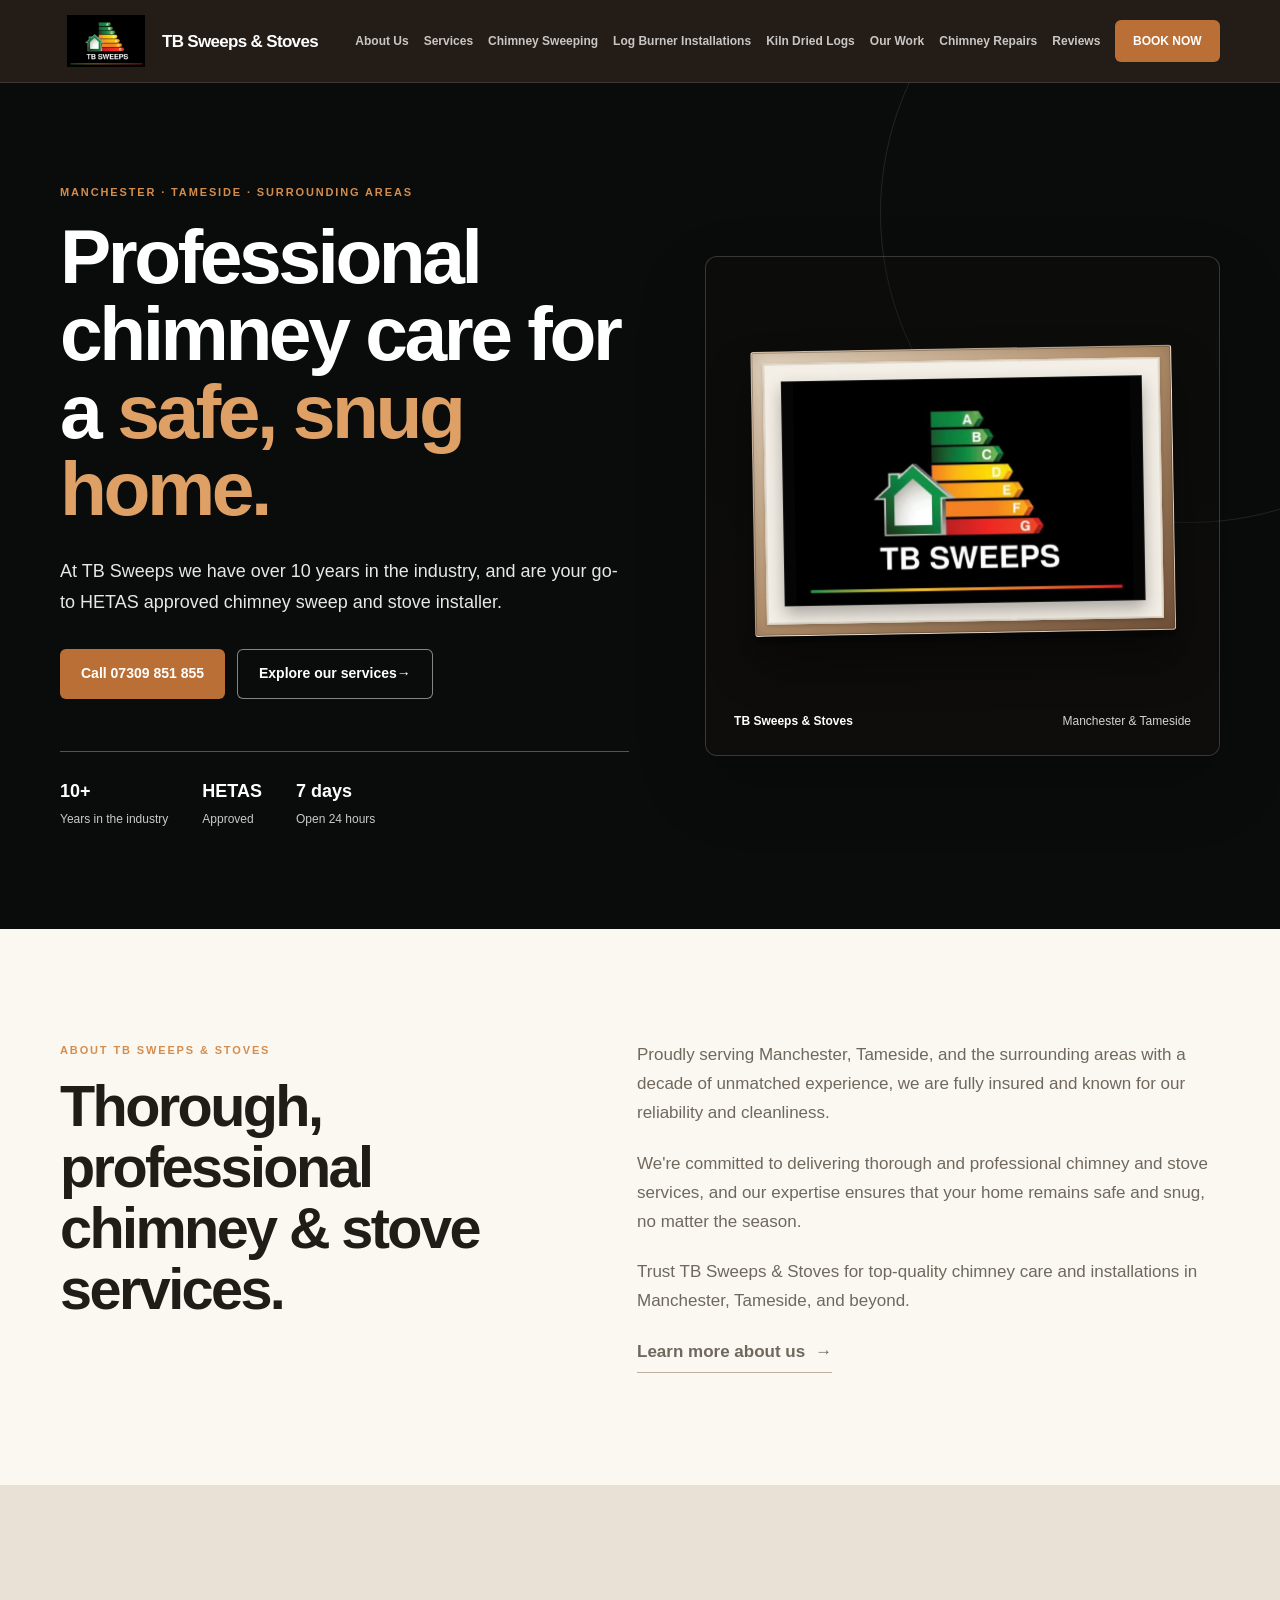
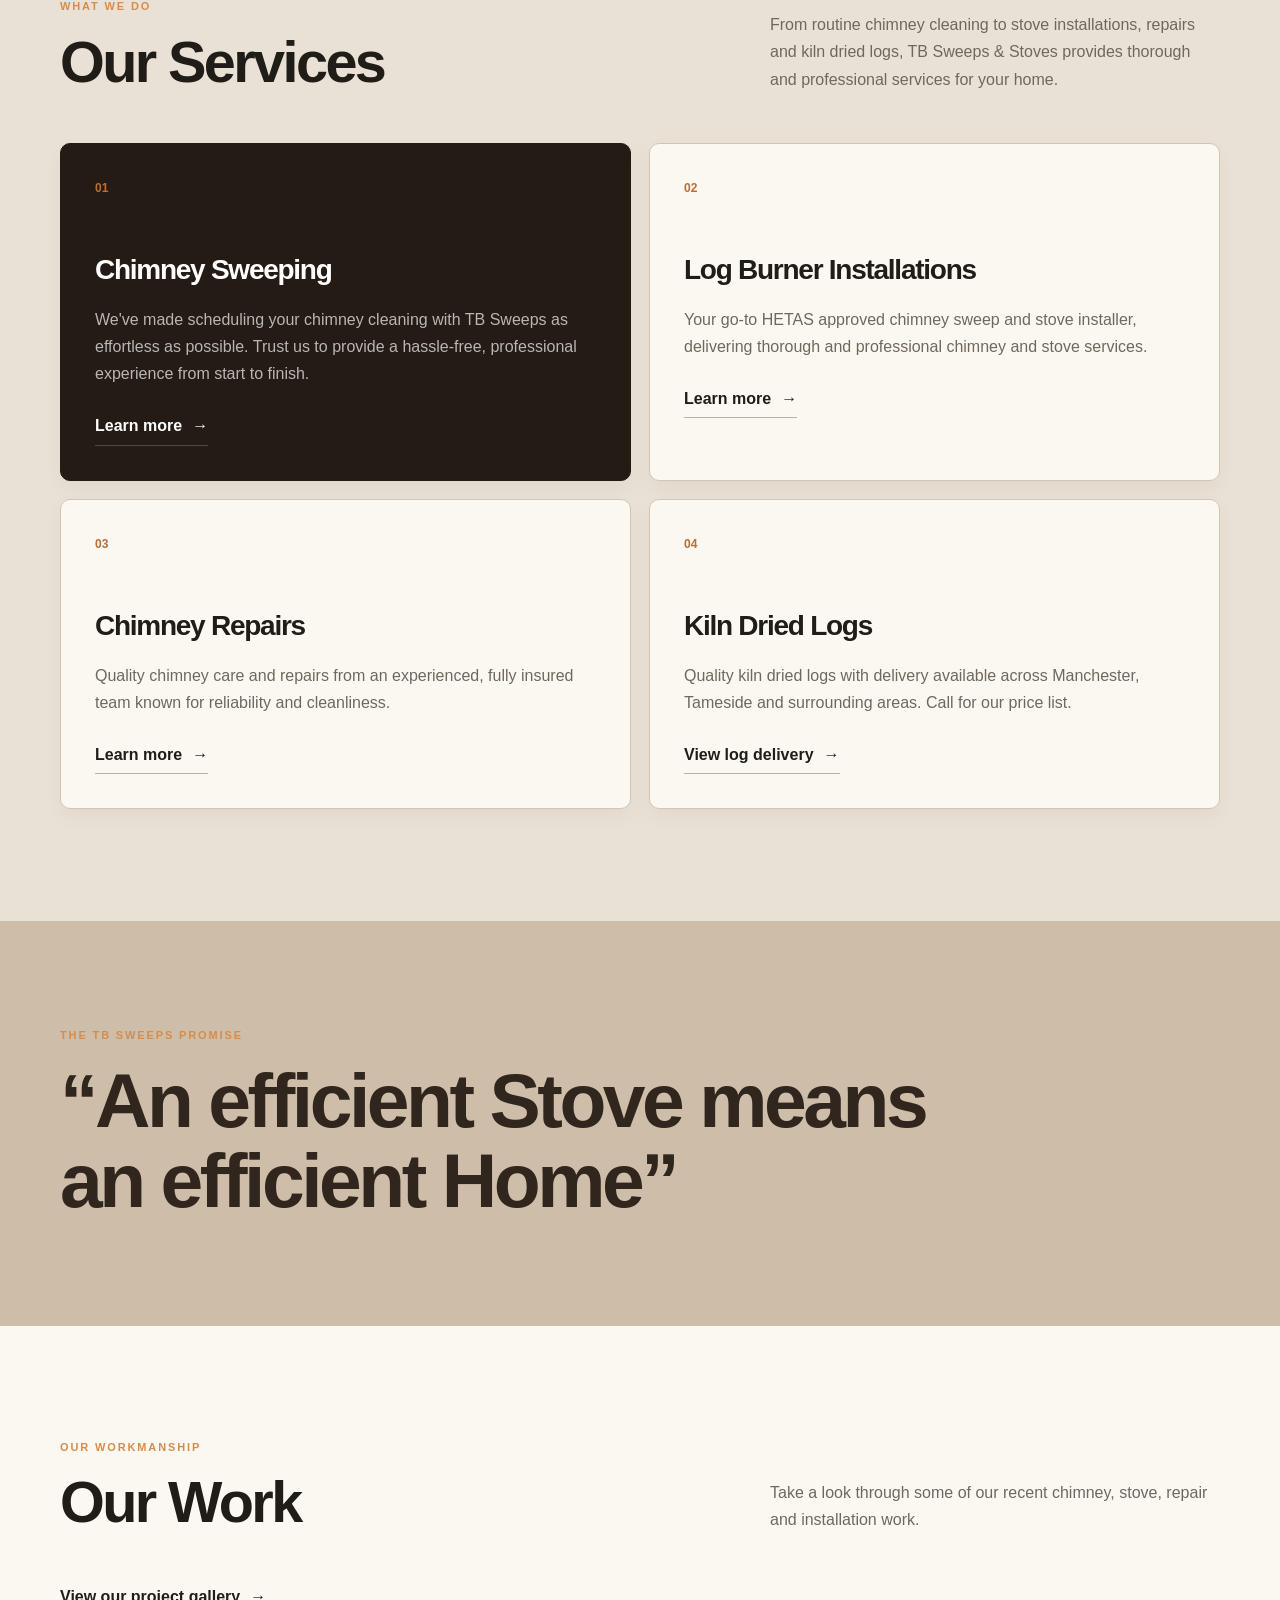
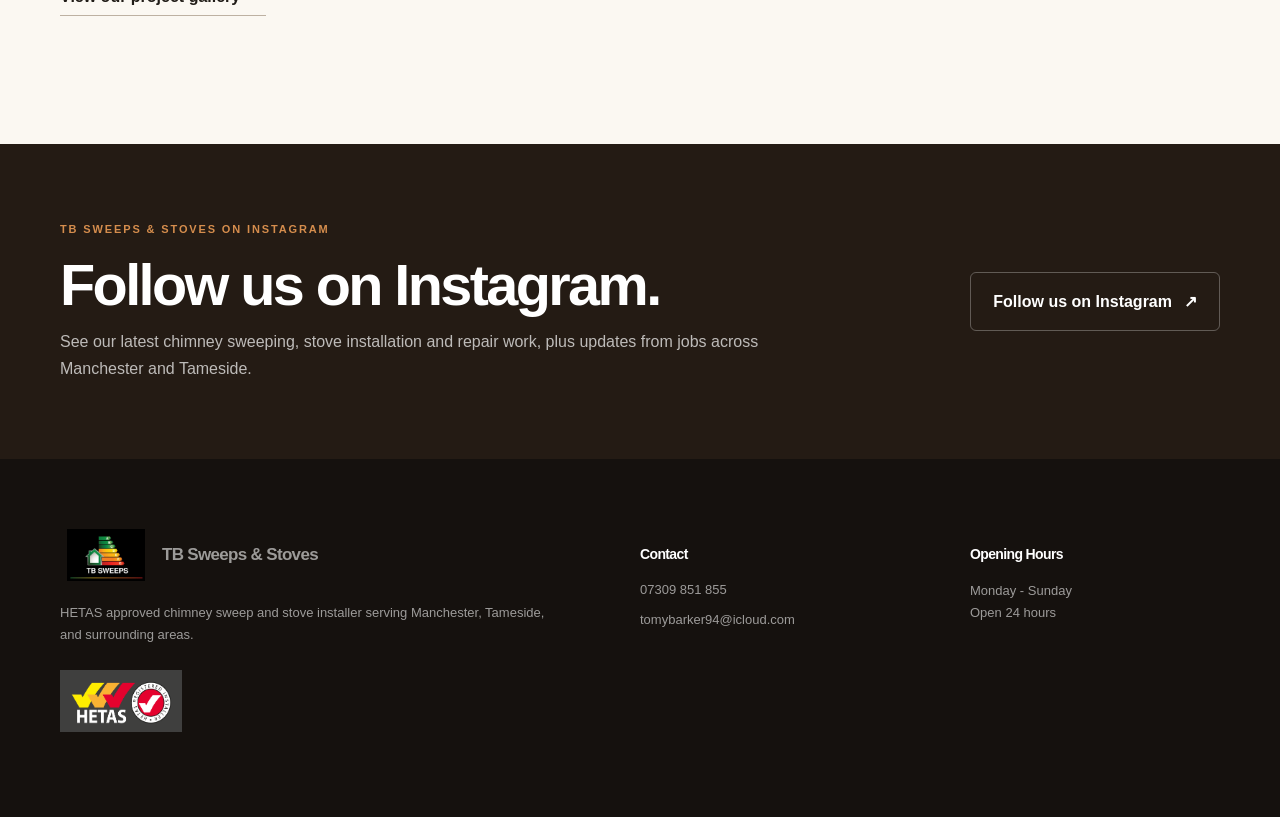
==== index.html @ 1acc103a "Add Google Ads tag to homepage" ====
<!DOCTYPE html>
<html lang="en-GB">
<head><meta charset="utf-8"><meta name="viewport" content="width=device-width, initial-scale=1"><title>TB Sweeps | HETAS Approved Chimney Sweep & Stove Installer Manchester</title><meta name="description" content="TB Sweeps are a HETAS approved chimney sweep and stove installer serving Manchester, Tameside and surrounding areas. Over 10 years' industry experience, fully insured, reliable and clean."><link rel="stylesheet" href="styles.css"><link rel="stylesheet" href="hero-background.css"><!-- Google tag (gtag.js) --><script async src="https://www.googletagmanager.com/gtag/js?id=AW-1843634770"></script><script>window.dataLayer = window.dataLayer || []; function gtag(){dataLayer.push(arguments);} gtag('js', new Date()); gtag('config', 'AW-1843634770');</script><style>@keyframes tb-logo-float{0%,100%{transform:translateY(0) scale(1)}50%{transform:translateY(-7px) scale(1.012)}}.hero-logo-animated{animation:tb-logo-float 4.5s ease-in-out infinite;transform-origin:center;will-change:transform}.instagram-home{padding:76px 0;background:#241b14;color:#fff}.instagram-home-inner{display:flex;align-items:center;justify-content:space-between;gap:50px}.instagram-home-copy{max-width:700px}.instagram-home h2{margin:0 0 12px;color:#fff}.instagram-home p:not(.eyebrow){margin:0;color:rgba(255,255,255,.7);font-size:16px}.instagram-home-link{display:inline-flex;align-items:center;gap:12px;padding:15px 22px;border:1px solid rgba(255,255,255,.28);border-radius:6px;color:#fff;font-weight:800}@media(max-width:700px){.instagram-home{padding:60px 0}.instagram-home-inner{display:block}.instagram-home-link{margin-top:24px}.instagram-home h2{font-size:38px}}@media(prefers-reduced-motion:reduce){.hero-logo-animated{animation:none}}</style></head>
<body><a class="skip-link" href="#main">Skip to Content</a><header class="site-header"><div class="container nav-wrap"><a class="brand" href="index.html" aria-label="TB Sweeps & Stoves home"><img class="brand-mark" src="tblogo.png" alt="TB Sweeps & Stoves"><span>TB <strong>Sweeps &amp; Stoves</strong></span></a><a class="mobile-instagram" href="https://www.instagram.com/tbsweeps/" target="_blank" rel="noopener" aria-label="Follow TB Sweeps & Stoves on Instagram"><svg viewBox="0 0 24 24" aria-hidden="true"><rect x="3" y="3" width="18" height="18" rx="5" fill="none" stroke="currentColor" stroke-width="2"/><circle cx="12" cy="12" r="4.2" fill="none" stroke="currentColor" stroke-width="2"/><circle cx="17.4" cy="6.7" r="1.2" fill="currentColor"/></svg><span class="sr-only">Instagram</span></a><button class="menu-toggle" aria-controls="site-nav" aria-expanded="false"><span></span><span></span><span></span><span class="sr-only">Open Menu</span></button><nav id="site-nav" class="site-nav" aria-label="Main navigation"><a href="about-us.html">About Us</a><a href="services.html">Services</a><a href="chimney-sweeping.html">Chimney Sweeping</a><a href="log-burner-installations.html">Log Burner Installations</a><a href="kiln-dried-logs.html">Kiln Dried Logs</a><a href="our-work.html">Our Work</a><a href="chimney-repairs.html">Chimney Repairs</a><a href="reviews.html">Reviews</a><a class="nav-cta" href="booknow.html">BOOK NOW</a></nav></div></header><main id="main"><section class="hero"><video class="hero-background-video" autoplay muted loop playsinline preload="auto" aria-hidden="true"><source src="burner.mp4" type="video/mp4"></video><div class="hero-glow"></div><div class="container hero-grid"><div class="hero-copy"><p class="eyebrow">Manchester · Tameside · Surrounding Areas</p><h1>Professional chimney care for a <em>safe, snug home.</em></h1><p class="hero-lede">At TB Sweeps we have over 10 years in the industry, and are your go-to HETAS approved chimney sweep and stove installer.</p><div class="hero-actions"><a class="button button-primary" href="tel:+447309851855">Call 07309 851 855</a><a class="button button-secondary" href="services.html">Explore our services <span>→</span></a></div><div class="trust-row"><div><strong>10+</strong><span>Years in the industry</span></div><div><strong>HETAS</strong><span>Approved</span></div><div><strong>7 days</strong><span>Open 24 hours</span></div></div></div><div class="hero-card" aria-label="TB Sweeps service highlights"><div class="chimney-art"><div style="position:absolute;left:50%;top:47%;transform:translate(-50%,-50%) rotate(-1deg);width:82%;max-width:430px;padding:11px;background:linear-gradient(145deg,#eadbc7,#b89570 48%,#76563d);border:1px solid rgba(255,255,255,.38);border-radius:3px;box-shadow:0 28px 45px rgba(0,0,0,.42),0 7px 0 rgba(0,0,0,.22),inset 0 0 0 1px rgba(73,49,31,.35),inset 0 0 22px rgba(53,33,20,.25)"><div style="padding:17px;background:#f4efe6;border:1px solid #d5c8b5;box-shadow:inset 0 0 0 1px rgba(72,53,35,.12),0 2px 4px rgba(0,0,0,.18)"><img class="hero-logo-animated" src="tblogo.png" alt="TB Sweeps &amp; Stoves - Chimney Sweeping &amp; Stove Installation" style="width:100%;aspect-ratio:16/10;object-fit:contain;background:#050505;border:1px solid #171717;box-shadow:0 8px 16px rgba(0,0,0,.3)"></div></div></div><div class="hero-card-bottom"><span>TB Sweeps &amp; Stoves</span><span>Manchester &amp; Tameside</span></div></div></div></section><section class="section about"><div class="container split"><div><p class="eyebrow">About TB Sweeps &amp; Stoves</p><h2>Thorough, professional chimney &amp; stove services.</h2></div><div class="prose"><p>Proudly serving Manchester, Tameside, and the surrounding areas with a decade of unmatched experience, we are fully insured and known for our reliability and cleanliness.</p><p>We're committed to delivering thorough and professional chimney and stove services, and our expertise ensures that your home remains safe and snug, no matter the season.</p><p>Trust TB Sweeps &amp; Stoves for top-quality chimney care and installations in Manchester, Tameside, and beyond.</p><a class="text-link" href="about-us.html">Learn more about us <span>→</span></a></div></div></section><section class="section services-section"><div class="container"><div class="section-heading"><div><p class="eyebrow">What we do</p><h2>Our Services</h2></div><p>From routine chimney cleaning to stove installations, repairs and kiln dried logs, TB Sweeps &amp; Stoves provides thorough and professional services for your home.</p></div><div class="service-grid"><article class="service-card featured"><span class="service-number">01</span><h3>Chimney Sweeping</h3><p>We've made scheduling your chimney cleaning with TB Sweeps as effortless as possible. Trust us to provide a hassle-free, professional experience from start to finish.</p><a href="chimney-sweeping.html">Learn more <span>→</span></a></article><article class="service-card"><span class="service-number">02</span><h3>Log Burner Installations</h3><p>Your go-to HETAS approved chimney sweep and stove installer, delivering thorough and professional chimney and stove services.</p><a href="log-burner-installations.html">Learn more <span>→</span></a></article><article class="service-card"><span class="service-number">03</span><h3>Chimney Repairs</h3><p>Quality chimney care and repairs from an experienced, fully insured team known for reliability and cleanliness.</p><a href="chimney-repairs.html">Learn more <span>→</span></a></article><article class="service-card"><span class="service-number">04</span><h3>Kiln Dried Logs</h3><p>Quality kiln dried logs with delivery available across Manchester, Tameside and surrounding areas. Call for our price list.</p><a href="kiln-dried-logs.html">View log delivery <span>→</span></a></article></div></div></section><section class="statement"><div class="container"><p class="eyebrow">The TB Sweeps promise</p><blockquote>“An efficient Stove means an efficient Home”</blockquote></div></section><section class="section work-section"><div class="container"><div class="section-heading"><div><p class="eyebrow">Our workmanship</p><h2>Our Work</h2></div><p>Take a look through some of our recent chimney, stove, repair and installation work.</p></div><p class="gallery-note"><a class="text-link" href="our-work.html">View our project gallery <span>→</span></a></p></div></section><section class="instagram-home"><div class="container instagram-home-inner"><div class="instagram-home-copy"><p class="eyebrow">TB Sweeps &amp; Stoves on Instagram</p><h2>Follow us on Instagram.</h2><p>See our latest chimney sweeping, stove installation and repair work, plus updates from jobs across Manchester and Tameside.</p></div><a class="instagram-home-link" href="https://www.instagram.com/tbsweeps/" target="_blank" rel="noopener">Follow us on Instagram <span>↗</span></a></div></section></main><footer class="site-footer"><div class="container footer-grid"><div><a class="brand footer-brand" href="index.html"><img class="brand-mark" src="tblogo.png" alt="TB Sweeps &amp; Stoves"><span>TB <strong>Sweeps &amp; Stoves</strong></span></a><p>HETAS approved chimney sweep and stove installer serving Manchester, Tameside, and surrounding areas.</p></div><div><h3>Contact</h3><a href="tel:+447309851855">07309 851 855</a><a href="mailto:tomybarker94@icloud.com">tomybarker94@icloud.com</a></div><div><h3>Opening Hours</h3><p>Monday - Sunday<br>Open 24 hours</p></div></div></footer><script>const toggle=document.querySelector('.menu-toggle'),nav=document.querySelector('#site-nav');toggle.addEventListener('click',()=>{const open=toggle.getAttribute('aria-expanded')==='true';toggle.setAttribute('aria-expanded',String(!open));nav.classList.toggle('is-open',!open)});nav.querySelectorAll('a').forEach(link=>link.addEventListener('click',()=>{toggle.setAttribute('aria-expanded','false');nav.classList.remove('is-open')}));</script></body></html>
---- styles.css ----
@import url("theme.css");
@import url("header-fix.css");

/* Footer contact details: keep phone and email on separate lines. */
.footer-grid>div:not(:first-child) a{display:block;margin-bottom:10px;line-height:1.5;}

/* Social buttons: clean brand-style logos. */
.social-link{position:relative;display:grid!important;place-items:center;width:56px;height:56px;border-radius:50%;background:#3a2814;color:transparent!important;font-size:0!important;overflow:hidden}
.social-link::before{content:"";display:block;width:26px;height:26px;background:#fff;-webkit-mask:center/contain no-repeat;mask:center/contain no-repeat}
.social-link.instagram::before{-webkit-mask-image:url("data:image/svg+xml,%3Csvg xmlns='http://www.w3.org/2000/svg' viewBox='0 0 24 24'%3E%3Crect x='3' y='3' width='18' height='18' rx='5' fill='none' stroke='black' stroke-width='2'/%3E%3Ccircle cx='12' cy='12' r='4' fill='none' stroke='black' stroke-width='2'/%3E%3Ccircle cx='17.5' cy='6.5' r='1.25' fill='black'/%3E%3C/svg%3E");mask-image:url("data:image/svg+xml,%3Csvg xmlns='http://www.w3.org/2000/svg' viewBox='0 0 24 24'%3E%3Crect x='3' y='3' width='18' height='18' rx='5' fill='none' stroke='black' stroke-width='2'/%3E%3Ccircle cx='12' cy='12' r='4' fill='none' stroke='black' stroke-width='2'/%3E%3Ccircle cx='17.5' cy='6.5' r='1.25' fill='black'/%3E%3C/svg%3E")}
.social-link.facebook::before{-webkit-mask-image:url("data:image/svg+xml,%3Csvg xmlns='http://www.w3.org/2000/svg' viewBox='0 0 24 24'%3E%3Cpath fill='black' d='M14 8h3V4.5c-.6-.1-1.9-.2-3.5-.2-3.4 0-5.7 2.1-5.7 5.9V13H5v3.9h2.8V24h4.3v-7.1h3.6l.6-3.9h-4.2v-2.4c0-1.1.3-1.9 1.9-1.9Z'/%3E%3C/svg%3E");mask-image:url("data:image/svg+xml,%3Csvg xmlns='http://www.w3.org/2000/svg' viewBox='0 0 24 24'%3E%3Cpath fill='black' d='M14 8h3V4.5c-.6-.1-1.9-.2-3.5-.2-3.4 0-5.7 2.1-5.7 5.9V13H5v3.9h2.8V24h4.3v-7.1h3.6l.6-3.9h-4.2v-2.4c0-1.1.3-1.9 1.9-1.9Z'/%3E%3C/svg%3E")}
.social-link.tiktok::before{-webkit-mask-image:url("data:image/svg+xml,%3Csvg xmlns='http://www.w3.org/2000/svg' viewBox='0 0 24 24'%3E%3Cpath fill='black' d='M15.5 3h3.1c.2 1.7 1.2 3.1 3 3.9v3.2c-1.2 0-2.3-.3-3.3-.9v7.1c0 4.2-3.1 6.7-6.8 6.7-3.4 0-6.1-2.5-6.1-5.8 0-3.6 2.9-6.1 6.5-6.1.4 0 .8 0 1.2.1v3.3c-.4-.1-.8-.2-1.2-.2-1.5 0-2.8 1-2.8 2.7 0 1.5 1.1 2.6 2.6 2.6 1.8 0 2.5-1.2 2.5-3V3h1.1Z'/%3E%3C/svg%3E");mask-image:url("data:image/svg+xml,%3Csvg xmlns='http://www.w3.org/2000/svg' viewBox='0 0 24 24'%3E%3Cpath fill='black' d='M15.5 3h3.1c.2 1.7 1.2 3.1 3 3.9v3.2c-1.2 0-2.3-.3-3.3-.9v7.1c0 4.2-3.1 6.7-6.8 6.7-3.4 0-6.1-2.5-6.1-5.8 0-3.6 2.9-6.1 6.5-6.1.4 0 .8 0 1.2.1v3.3c-.4-.1-.8-.2-1.2-.2-1.5 0-2.8 1-2.8 2.7 0 1.5 1.1 2.6 2.6 2.6 1.8 0 2.5-1.2 2.5-3V3h1.1Z'/%3E%3C/svg%3E")}
.social-link[aria-label="Phone"]::before{-webkit-mask-image:url("data:image/svg+xml,%3Csvg xmlns='http://www.w3.org/2000/svg' viewBox='0 0 24 24'%3E%3Cpath fill='black' d='M6.6 2.8 9.2 2c.7-.2 1.4.2 1.7.9l1.3 3.1c.3.7.1 1.4-.5 1.8L10 9.2c1 2.1 2.7 3.8 4.8 4.8l1.4-1.7c.5-.6 1.2-.8 1.8-.5l3.1 1.3c.7.3 1.1 1 .9 1.7l-.8 2.6c-.2.7-.9 1.2-1.6 1.2C10.6 18.6 5.4 13.4 5.4 6.4c0-.7.5-1.4 1.2-1.6Z'/%3E%3C/svg%3E");mask-image:url("data:image/svg+xml,%3Csvg xmlns='http://www.w3.org/2000/svg' viewBox='0 0 24 24'%3E%3Cpath fill='black' d='M6.6 2.8 9.2 2c.7-.2 1.4.2 1.7.9l1.3 3.1c.3.7.1 1.4-.5 1.8L10 9.2c1 2.1 2.7 3.8 4.8 4.8l1.4-1.7c.5-.6 1.2-.8 1.8-.5l3.1 1.3c.7.3 1.1 1 .9 1.7l-.8 2.6c-.2.7-.9 1.2-1.6 1.2C10.6 18.6 5.4 13.4 5.4 6.4c0-.7.5-1.4 1.2-1.6Z'/%3E%3C/svg%3E")}
@media(max-width:580px){.social-link{width:50px;height:50px}.social-link::before{width:24px;height:24px}}
---- hero-background.css ----
/* Homepage hero background video — kept completely separate from the content layout. */
.hero{position:relative;overflow:hidden;background:#090c0b;}
.hero-background-video{position:absolute;inset:0;width:100%;height:100%;max-width:none;object-fit:cover;object-position:center center;display:block;z-index:0;pointer-events:none;}
.hero::before{content:"";position:absolute;inset:0;background:linear-gradient(90deg,rgba(9,12,11,.42) 0%,rgba(9,12,11,.28) 50%,rgba(9,12,11,.18) 100%);z-index:1;pointer-events:none;}
.hero-glow{position:absolute;z-index:2;pointer-events:none;}
.hero-grid{position:relative;z-index:3;width:min(1160px,calc(100% - 48px));margin-left:auto;margin-right:auto;display:grid;grid-template-columns:1.05fr .95fr;gap:76px;align-items:center;}
.hero-copy,.hero-card{min-width:0;}
@media(max-width:850px){
  .hero-background-video{object-position:center center;}
  .hero::before{background:linear-gradient(180deg,rgba(9,12,11,.42),rgba(9,12,11,.28));}
  .hero-grid{width:calc(100% - 28px);grid-template-columns:1fr;gap:45px;margin-left:auto;margin-right:auto;}
}
@media(prefers-reduced-motion:reduce){.hero-background-video{display:none}.hero{background:#090c0b;}}
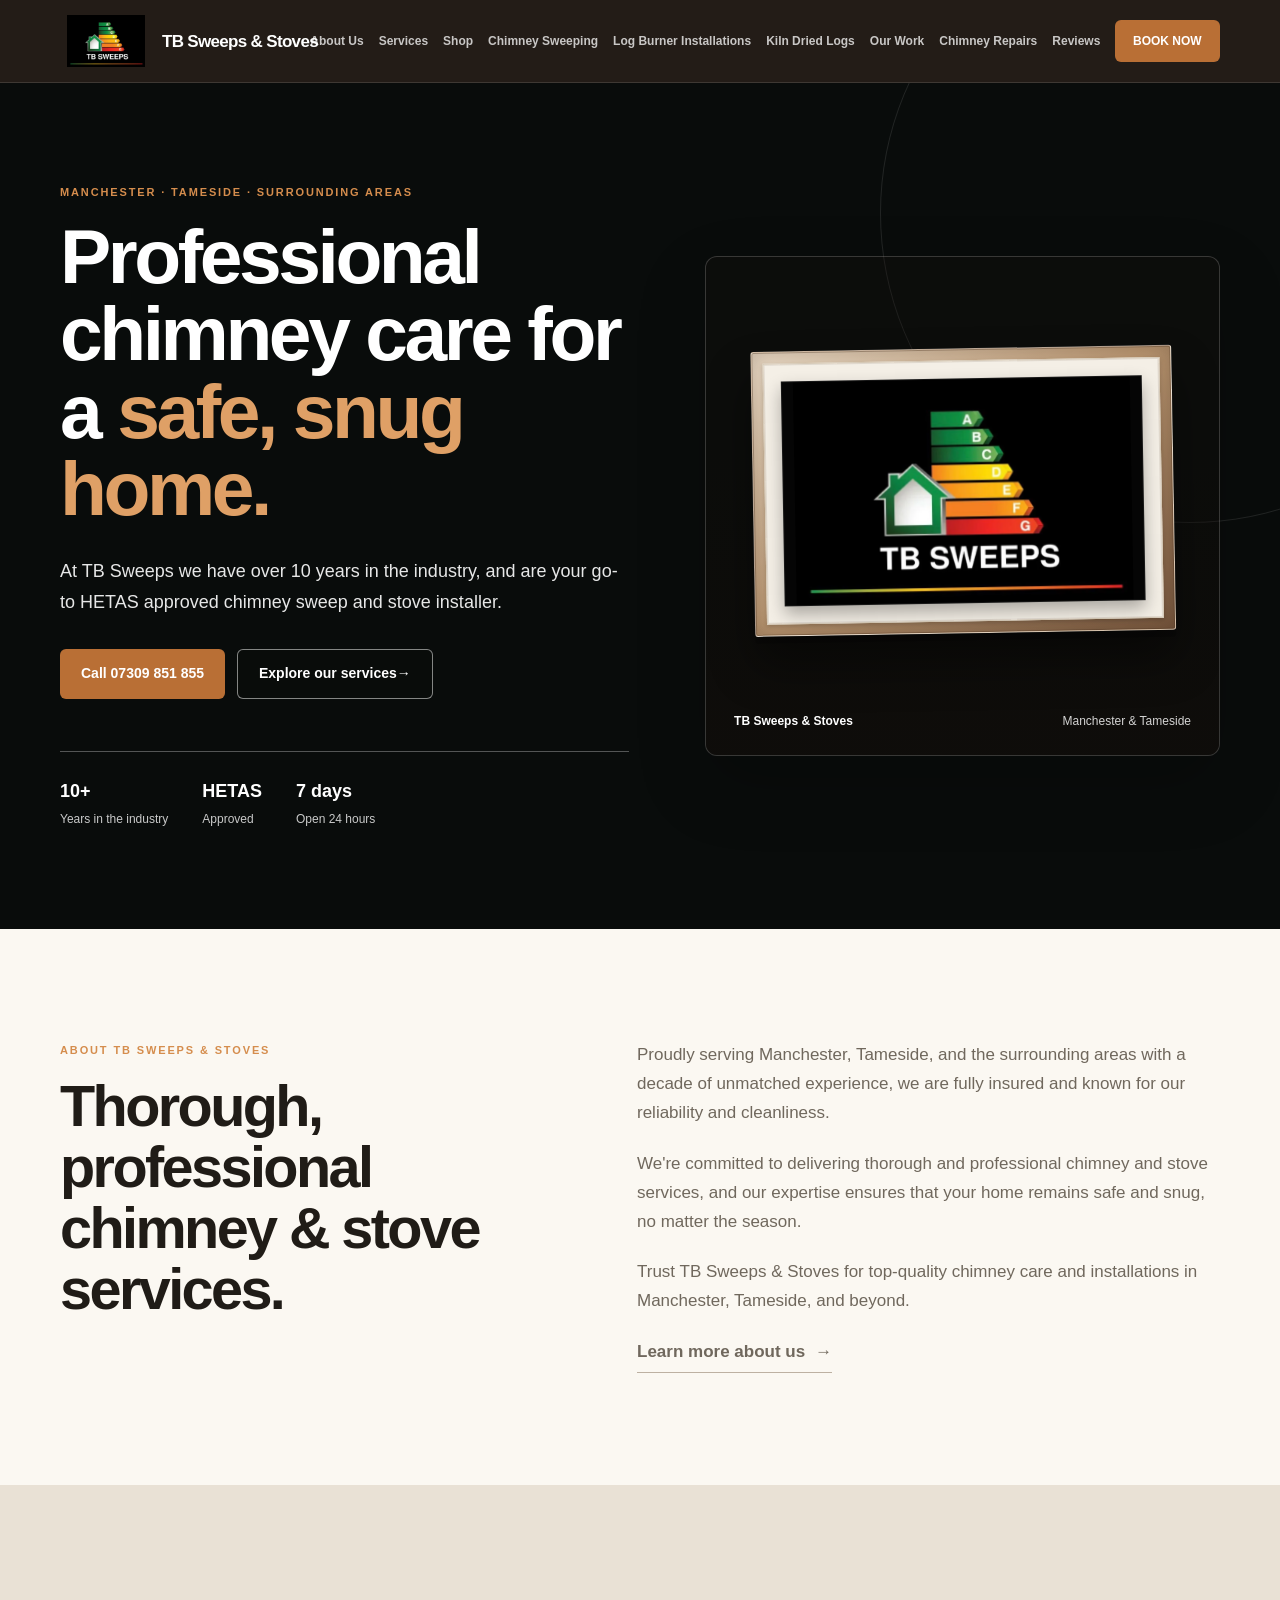
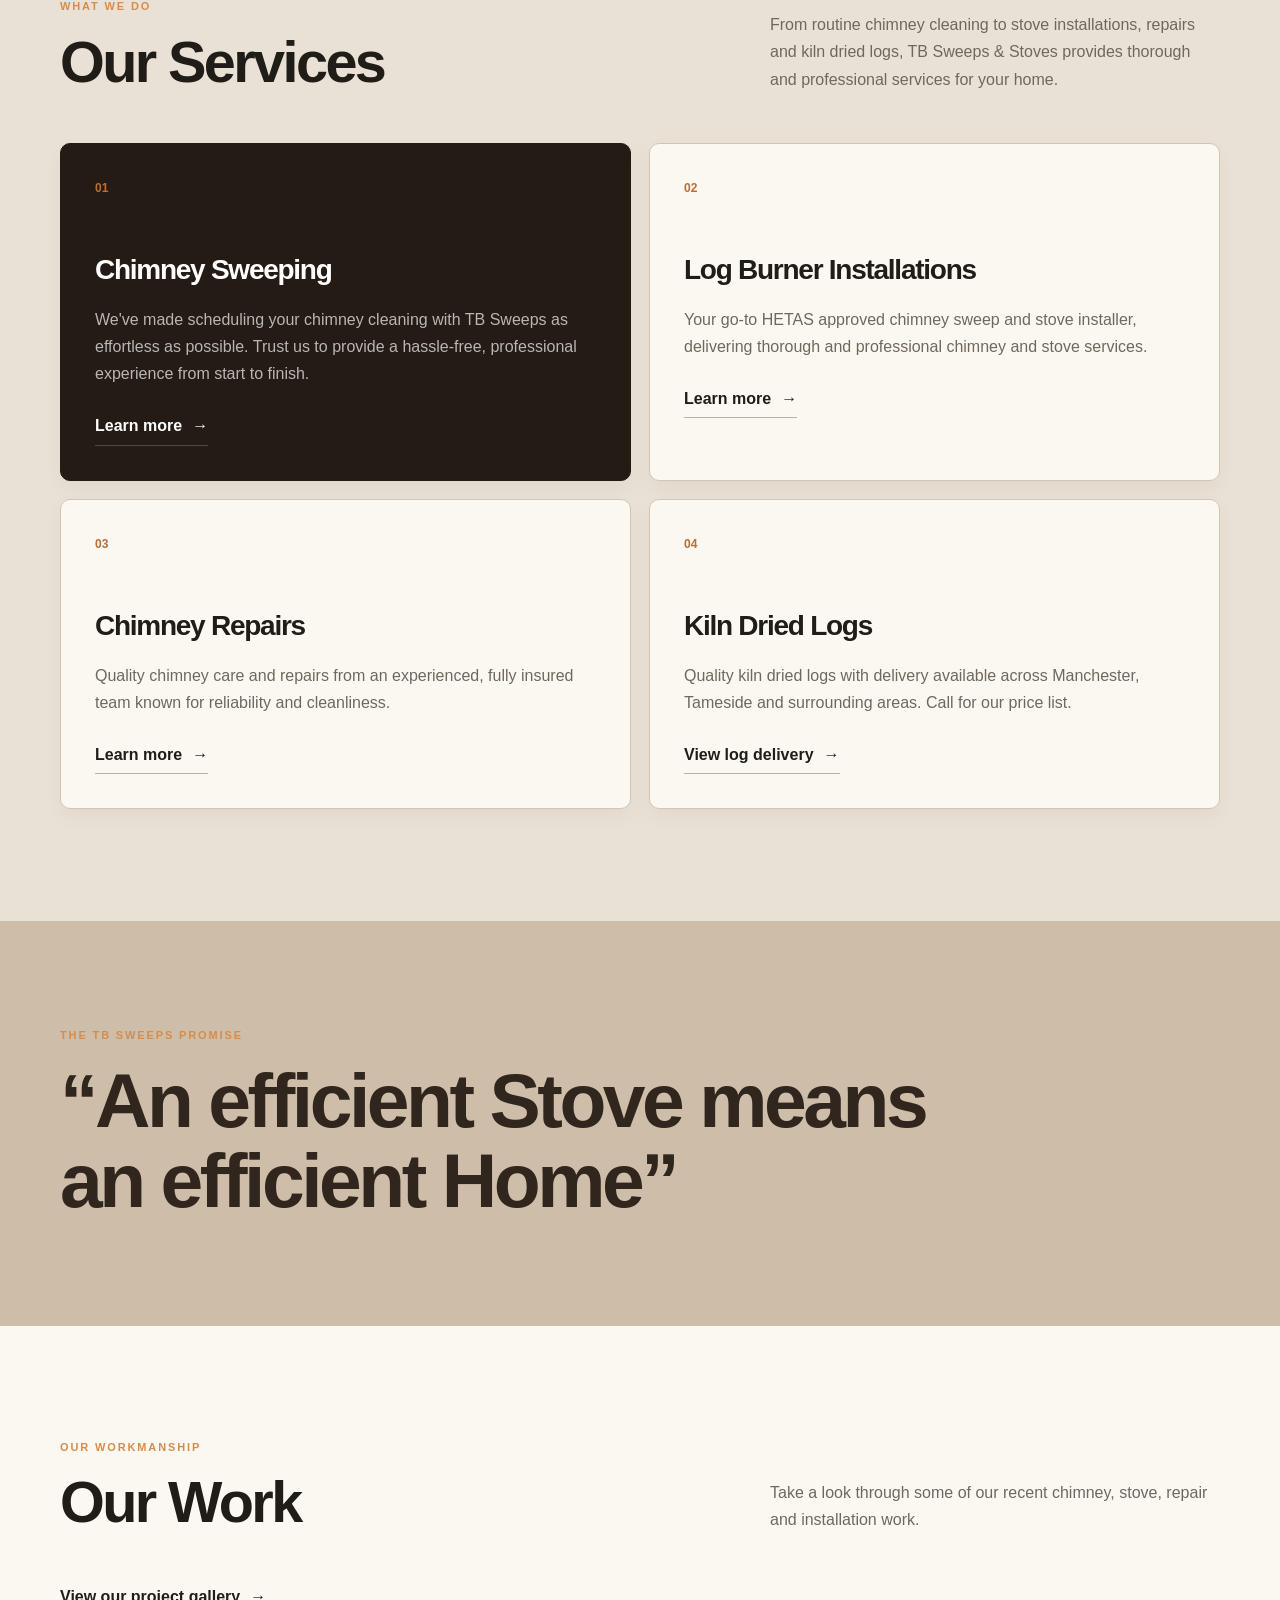
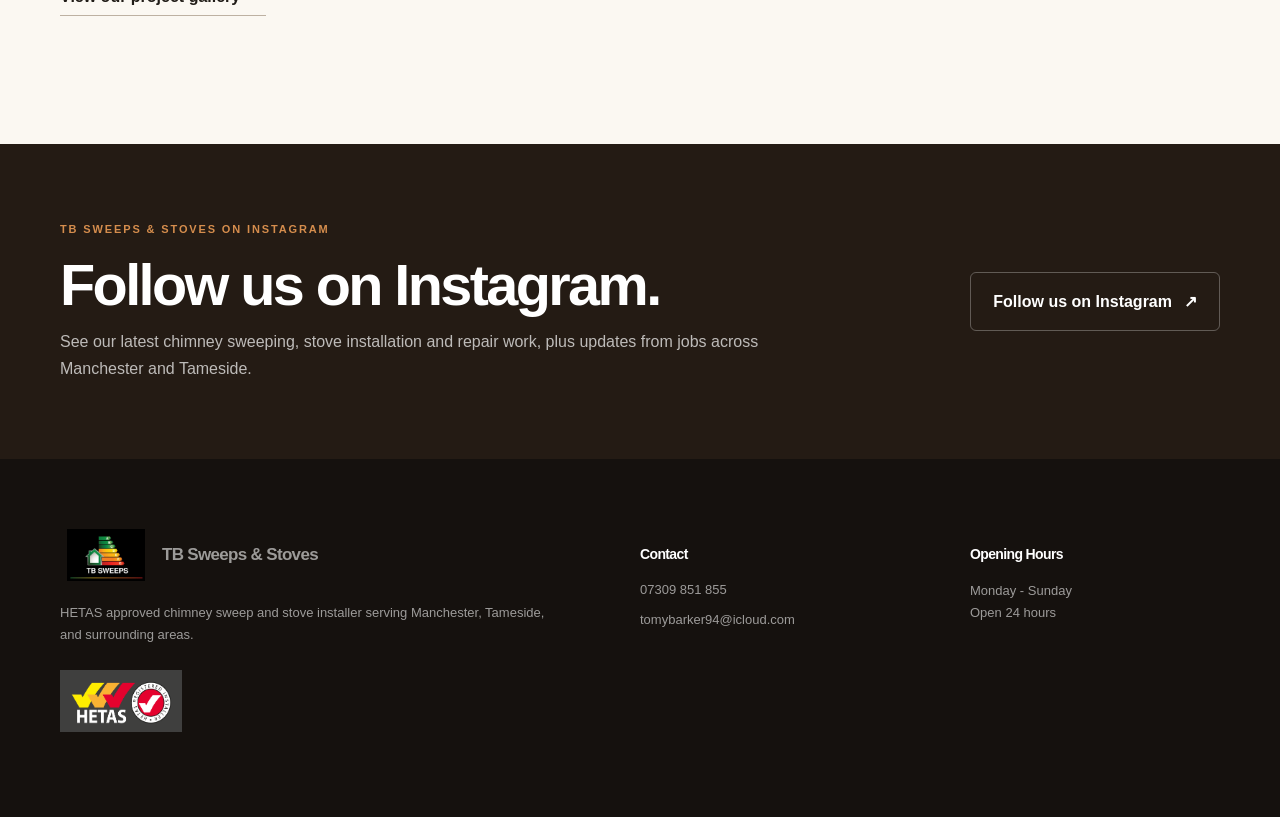
==== commit a8e3eb38: "Add shop to main navigation" ====
--- a/index.html
+++ b/index.html
@@ -1,4 +1,264 @@
 <!DOCTYPE html>
 <html lang="en-GB">
-<head><meta charset="utf-8"><meta name="viewport" content="width=device-width, initial-scale=1"><title>TB Sweeps | HETAS Approved Chimney Sweep & Stove Installer Manchester</title><meta name="description" content="TB Sweeps are a HETAS approved chimney sweep and stove installer serving Manchester, Tameside and surrounding areas. Over 10 years' industry experience, fully insured, reliable and clean."><link rel="stylesheet" href="styles.css"><link rel="stylesheet" href="hero-background.css"><!-- Google tag (gtag.js) --><script async src="https://www.googletagmanager.com/gtag/js?id=AW-1843634770"></script><script>window.dataLayer = window.dataLayer || []; function gtag(){dataLayer.push(arguments);} gtag('js', new Date()); gtag('config', 'AW-1843634770');</script><style>@keyframes tb-logo-float{0%,100%{transform:translateY(0) scale(1)}50%{transform:translateY(-7px) scale(1.012)}}.hero-logo-animated{animation:tb-logo-float 4.5s ease-in-out infinite;transform-origin:center;will-change:transform}.instagram-home{padding:76px 0;background:#241b14;color:#fff}.instagram-home-inner{display:flex;align-items:center;justify-content:space-between;gap:50px}.instagram-home-copy{max-width:700px}.instagram-home h2{margin:0 0 12px;color:#fff}.instagram-home p:not(.eyebrow){margin:0;color:rgba(255,255,255,.7);font-size:16px}.instagram-home-link{display:inline-flex;align-items:center;gap:12px;padding:15px 22px;border:1px solid rgba(255,255,255,.28);border-radius:6px;color:#fff;font-weight:800}@media(max-width:700px){.instagram-home{padding:60px 0}.instagram-home-inner{display:block}.instagram-home-link{margin-top:24px}.instagram-home h2{font-size:38px}}@media(prefers-reduced-motion:reduce){.hero-logo-animated{animation:none}}</style></head>
-<body><a class="skip-link" href="#main">Skip to Content</a><header class="site-header"><div class="container nav-wrap"><a class="brand" href="index.html" aria-label="TB Sweeps & Stoves home"><img class="brand-mark" src="tblogo.png" alt="TB Sweeps & Stoves"><span>TB <strong>Sweeps &amp; Stoves</strong></span></a><a class="mobile-instagram" href="https://www.instagram.com/tbsweeps/" target="_blank" rel="noopener" aria-label="Follow TB Sweeps & Stoves on Instagram"><svg viewBox="0 0 24 24" aria-hidden="true"><rect x="3" y="3" width="18" height="18" rx="5" fill="none" stroke="currentColor" stroke-width="2"/><circle cx="12" cy="12" r="4.2" fill="none" stroke="currentColor" stroke-width="2"/><circle cx="17.4" cy="6.7" r="1.2" fill="currentColor"/></svg><span class="sr-only">Instagram</span></a><button class="menu-toggle" aria-controls="site-nav" aria-expanded="false"><span></span><span></span><span></span><span class="sr-only">Open Menu</span></button><nav id="site-nav" class="site-nav" aria-label="Main navigation"><a href="about-us.html">About Us</a><a href="services.html">Services</a><a href="chimney-sweeping.html">Chimney Sweeping</a><a href="log-burner-installations.html">Log Burner Installations</a><a href="kiln-dried-logs.html">Kiln Dried Logs</a><a href="our-work.html">Our Work</a><a href="chimney-repairs.html">Chimney Repairs</a><a href="reviews.html">Reviews</a><a class="nav-cta" href="booknow.html">BOOK NOW</a></nav></div></header><main id="main"><section class="hero"><video class="hero-background-video" autoplay muted loop playsinline preload="auto" aria-hidden="true"><source src="burner.mp4" type="video/mp4"></video><div class="hero-glow"></div><div class="container hero-grid"><div class="hero-copy"><p class="eyebrow">Manchester · Tameside · Surrounding Areas</p><h1>Professional chimney care for a <em>safe, snug home.</em></h1><p class="hero-lede">At TB Sweeps we have over 10 years in the industry, and are your go-to HETAS approved chimney sweep and stove installer.</p><div class="hero-actions"><a class="button button-primary" href="tel:+447309851855">Call 07309 851 855</a><a class="button button-secondary" href="services.html">Explore our services <span>→</span></a></div><div class="trust-row"><div><strong>10+</strong><span>Years in the industry</span></div><div><strong>HETAS</strong><span>Approved</span></div><div><strong>7 days</strong><span>Open 24 hours</span></div></div></div><div class="hero-card" aria-label="TB Sweeps service highlights"><div class="chimney-art"><div style="position:absolute;left:50%;top:47%;transform:translate(-50%,-50%) rotate(-1deg);width:82%;max-width:430px;padding:11px;background:linear-gradient(145deg,#eadbc7,#b89570 48%,#76563d);border:1px solid rgba(255,255,255,.38);border-radius:3px;box-shadow:0 28px 45px rgba(0,0,0,.42),0 7px 0 rgba(0,0,0,.22),inset 0 0 0 1px rgba(73,49,31,.35),inset 0 0 22px rgba(53,33,20,.25)"><div style="padding:17px;background:#f4efe6;border:1px solid #d5c8b5;box-shadow:inset 0 0 0 1px rgba(72,53,35,.12),0 2px 4px rgba(0,0,0,.18)"><img class="hero-logo-animated" src="tblogo.png" alt="TB Sweeps &amp; Stoves - Chimney Sweeping &amp; Stove Installation" style="width:100%;aspect-ratio:16/10;object-fit:contain;background:#050505;border:1px solid #171717;box-shadow:0 8px 16px rgba(0,0,0,.3)"></div></div></div><div class="hero-card-bottom"><span>TB Sweeps &amp; Stoves</span><span>Manchester &amp; Tameside</span></div></div></div></section><section class="section about"><div class="container split"><div><p class="eyebrow">About TB Sweeps &amp; Stoves</p><h2>Thorough, professional chimney &amp; stove services.</h2></div><div class="prose"><p>Proudly serving Manchester, Tameside, and the surrounding areas with a decade of unmatched experience, we are fully insured and known for our reliability and cleanliness.</p><p>We're committed to delivering thorough and professional chimney and stove services, and our expertise ensures that your home remains safe and snug, no matter the season.</p><p>Trust TB Sweeps &amp; Stoves for top-quality chimney care and installations in Manchester, Tameside, and beyond.</p><a class="text-link" href="about-us.html">Learn more about us <span>→</span></a></div></div></section><section class="section services-section"><div class="container"><div class="section-heading"><div><p class="eyebrow">What we do</p><h2>Our Services</h2></div><p>From routine chimney cleaning to stove installations, repairs and kiln dried logs, TB Sweeps &amp; Stoves provides thorough and professional services for your home.</p></div><div class="service-grid"><article class="service-card featured"><span class="service-number">01</span><h3>Chimney Sweeping</h3><p>We've made scheduling your chimney cleaning with TB Sweeps as effortless as possible. Trust us to provide a hassle-free, professional experience from start to finish.</p><a href="chimney-sweeping.html">Learn more <span>→</span></a></article><article class="service-card"><span class="service-number">02</span><h3>Log Burner Installations</h3><p>Your go-to HETAS approved chimney sweep and stove installer, delivering thorough and professional chimney and stove services.</p><a href="log-burner-installations.html">Learn more <span>→</span></a></article><article class="service-card"><span class="service-number">03</span><h3>Chimney Repairs</h3><p>Quality chimney care and repairs from an experienced, fully insured team known for reliability and cleanliness.</p><a href="chimney-repairs.html">Learn more <span>→</span></a></article><article class="service-card"><span class="service-number">04</span><h3>Kiln Dried Logs</h3><p>Quality kiln dried logs with delivery available across Manchester, Tameside and surrounding areas. Call for our price list.</p><a href="kiln-dried-logs.html">View log delivery <span>→</span></a></article></div></div></section><section class="statement"><div class="container"><p class="eyebrow">The TB Sweeps promise</p><blockquote>“An efficient Stove means an efficient Home”</blockquote></div></section><section class="section work-section"><div class="container"><div class="section-heading"><div><p class="eyebrow">Our workmanship</p><h2>Our Work</h2></div><p>Take a look through some of our recent chimney, stove, repair and installation work.</p></div><p class="gallery-note"><a class="text-link" href="our-work.html">View our project gallery <span>→</span></a></p></div></section><section class="instagram-home"><div class="container instagram-home-inner"><div class="instagram-home-copy"><p class="eyebrow">TB Sweeps &amp; Stoves on Instagram</p><h2>Follow us on Instagram.</h2><p>See our latest chimney sweeping, stove installation and repair work, plus updates from jobs across Manchester and Tameside.</p></div><a class="instagram-home-link" href="https://www.instagram.com/tbsweeps/" target="_blank" rel="noopener">Follow us on Instagram <span>↗</span></a></div></section></main><footer class="site-footer"><div class="container footer-grid"><div><a class="brand footer-brand" href="index.html"><img class="brand-mark" src="tblogo.png" alt="TB Sweeps &amp; Stoves"><span>TB <strong>Sweeps &amp; Stoves</strong></span></a><p>HETAS approved chimney sweep and stove installer serving Manchester, Tameside, and surrounding areas.</p></div><div><h3>Contact</h3><a href="tel:+447309851855">07309 851 855</a><a href="mailto:tomybarker94@icloud.com">tomybarker94@icloud.com</a></div><div><h3>Opening Hours</h3><p>Monday - Sunday<br>Open 24 hours</p></div></div></footer><script>const toggle=document.querySelector('.menu-toggle'),nav=document.querySelector('#site-nav');toggle.addEventListener('click',()=>{const open=toggle.getAttribute('aria-expanded')==='true';toggle.setAttribute('aria-expanded',String(!open));nav.classList.toggle('is-open',!open)});nav.querySelectorAll('a').forEach(link=>link.addEventListener('click',()=>{toggle.setAttribute('aria-expanded','false');nav.classList.remove('is-open')}));</script></body></html>+
+<head>
+    <meta charset="utf-8">
+    <meta name="viewport" content="width=device-width, initial-scale=1">
+    <title>TB Sweeps | HETAS Approved Chimney Sweep & Stove Installer Manchester</title>
+    <meta name="description"
+        content="TB Sweeps are a HETAS approved chimney sweep and stove installer serving Manchester, Tameside and surrounding areas. Over 10 years' industry experience, fully insured, reliable and clean.">
+    <link rel="stylesheet" href="styles.css">
+    <link rel="stylesheet" href="hero-background.css">
+    <!-- Google tag (gtag.js) -->
+    <script async src="https://www.googletagmanager.com/gtag/js?id=AW-1843634770"></script>
+    <script>window.dataLayer = window.dataLayer || []; function gtag() { dataLayer.push(arguments); } gtag('js', new Date()); gtag('config', 'AW-1843634770');</script>
+    <style>
+        @keyframes tb-logo-float {
+
+            0%,
+            100% {
+                transform: translateY(0) scale(1)
+            }
+
+            50% {
+                transform: translateY(-7px) scale(1.012)
+            }
+        }
+
+        .hero-logo-animated {
+            animation: tb-logo-float 4.5s ease-in-out infinite;
+            transform-origin: center;
+            will-change: transform
+        }
+
+        .instagram-home {
+            padding: 76px 0;
+            background: #241b14;
+            color: #fff
+        }
+
+        .instagram-home-inner {
+            display: flex;
+            align-items: center;
+            justify-content: space-between;
+            gap: 50px
+        }
+
+        .instagram-home-copy {
+            max-width: 700px
+        }
+
+        .instagram-home h2 {
+            margin: 0 0 12px;
+            color: #fff
+        }
+
+        .instagram-home p:not(.eyebrow) {
+            margin: 0;
+            color: rgba(255, 255, 255, .7);
+            font-size: 16px
+        }
+
+        .instagram-home-link {
+            display: inline-flex;
+            align-items: center;
+            gap: 12px;
+            padding: 15px 22px;
+            border: 1px solid rgba(255, 255, 255, .28);
+            border-radius: 6px;
+            color: #fff;
+            font-weight: 800
+        }
+
+        @media(max-width:700px) {
+            .instagram-home {
+                padding: 60px 0
+            }
+
+            .instagram-home-inner {
+                display: block
+            }
+
+            .instagram-home-link {
+                margin-top: 24px
+            }
+
+            .instagram-home h2 {
+                font-size: 38px
+            }
+        }
+
+        @media(prefers-reduced-motion:reduce) {
+            .hero-logo-animated {
+                animation: none
+            }
+        }
+    </style>
+</head>
+
+<body><a class="skip-link" href="#main">Skip to Content</a>
+    <header class="site-header">
+        <div class="container nav-wrap"><a class="brand" href="index.html" aria-label="TB Sweeps & Stoves home"><img
+                    class="brand-mark" src="tblogo.png" alt="TB Sweeps & Stoves"><span>TB <strong>Sweeps &amp;
+                        Stoves</strong></span></a><a class="mobile-instagram" href="https://www.instagram.com/tbsweeps/"
+                target="_blank" rel="noopener" aria-label="Follow TB Sweeps & Stoves on Instagram"><svg
+                    viewBox="0 0 24 24" aria-hidden="true">
+                    <rect x="3" y="3" width="18" height="18" rx="5" fill="none" stroke="currentColor"
+                        stroke-width="2" />
+                    <circle cx="12" cy="12" r="4.2" fill="none" stroke="currentColor" stroke-width="2" />
+                    <circle cx="17.4" cy="6.7" r="1.2" fill="currentColor" />
+                </svg><span class="sr-only">Instagram</span></a><button class="menu-toggle" aria-controls="site-nav"
+                aria-expanded="false"><span></span><span></span><span></span><span class="sr-only">Open
+                    Menu</span></button>
+            <nav id="site-nav" class="site-nav" aria-label="Main navigation"><a href="about-us.html">About Us</a><a
+                    href="services.html">Services</a><a href="shop.html">Shop</a><a href="chimney-sweeping.html">Chimney Sweeping</a><a
+                    href="log-burner-installations.html">Log Burner Installations</a><a href="kiln-dried-logs.html">Kiln
+                    Dried Logs</a><a href="our-work.html">Our Work</a><a href="chimney-repairs.html">Chimney
+                    Repairs</a><a href="reviews.html">Reviews</a><a class="nav-cta" href="booknow.html">BOOK NOW</a>
+            </nav>
+        </div>
+    </header>
+    <main id="main">
+        <section class="hero"><video class="hero-background-video" autoplay muted loop playsinline preload="auto"
+                aria-hidden="true">
+                <source src="burner.mp4" type="video/mp4">
+            </video>
+            <div class="hero-glow"></div>
+            <div class="container hero-grid">
+                <div class="hero-copy">
+                    <p class="eyebrow">Manchester · Tameside · Surrounding Areas</p>
+                    <h1>Professional chimney care for a <em>safe, snug home.</em></h1>
+                    <p class="hero-lede">At TB Sweeps we have over 10 years in the industry, and are your go-to HETAS
+                        approved chimney sweep and stove installer.</p>
+                    <div class="hero-actions"><a class="button button-primary" href="tel:+447309851855">Call 07309 851
+                            855</a><a class="button button-secondary" href="services.html">Explore our services
+                            <span>→</span></a></div>
+                    <div class="trust-row">
+                        <div><strong>10+</strong><span>Years in the industry</span></div>
+                        <div><strong>HETAS</strong><span>Approved</span></div>
+                        <div><strong>7 days</strong><span>Open 24 hours</span></div>
+                    </div>
+                </div>
+                <div class="hero-card" aria-label="TB Sweeps service highlights">
+                    <div class="chimney-art">
+                        <div
+                            style="position:absolute;left:50%;top:47%;transform:translate(-50%,-50%) rotate(-1deg);width:82%;max-width:430px;padding:11px;background:linear-gradient(145deg,#eadbc7,#b89570 48%,#76563d);border:1px solid rgba(255,255,255,.38);border-radius:3px;box-shadow:0 28px 45px rgba(0,0,0,.42),0 7px 0 rgba(0,0,0,.22),inset 0 0 0 1px rgba(73,49,31,.35),inset 0 0 22px rgba(53,33,20,.25)">
+                            <div
+                                style="padding:17px;background:#f4efe6;border:1px solid #d5c8b5;box-shadow:inset 0 0 0 1px rgba(72,53,35,.12),0 2px 4px rgba(0,0,0,.18)">
+                                <img class="hero-logo-animated" src="tblogo.png"
+                                    alt="TB Sweeps &amp; Stoves - Chimney Sweeping &amp; Stove Installation"
+                                    style="width:100%;aspect-ratio:16/10;object-fit:contain;background:#050505;border:1px solid #171717;box-shadow:0 8px 16px rgba(0,0,0,.3)">
+                            </div>
+                        </div>
+                    </div>
+                    <div class="hero-card-bottom"><span>TB Sweeps &amp; Stoves</span><span>Manchester &amp;
+                            Tameside</span></div>
+                </div>
+            </div>
+        </section>
+        <section class="section about">
+            <div class="container split">
+                <div>
+                    <p class="eyebrow">About TB Sweeps &amp; Stoves</p>
+                    <h2>Thorough, professional chimney &amp; stove services.</h2>
+                </div>
+                <div class="prose">
+                    <p>Proudly serving Manchester, Tameside, and the surrounding areas with a decade of unmatched
+                        experience, we are fully insured and known for our reliability and cleanliness.</p>
+                    <p>We're committed to delivering thorough and professional chimney and stove services, and our
+                        expertise ensures that your home remains safe and snug, no matter the season.</p>
+                    <p>Trust TB Sweeps &amp; Stoves for top-quality chimney care and installations in Manchester,
+                        Tameside, and beyond.</p><a class="text-link" href="about-us.html">Learn more about us
+                        <span>→</span></a>
+                </div>
+            </div>
+        </section>
+        <section class="section services-section">
+            <div class="container">
+                <div class="section-heading">
+                    <div>
+                        <p class="eyebrow">What we do</p>
+                        <h2>Our Services</h2>
+                    </div>
+                    <p>From routine chimney cleaning to stove installations, repairs and kiln dried logs, TB Sweeps
+                        &amp; Stoves provides thorough and professional services for your home.</p>
+                </div>
+                <div class="service-grid">
+                    <article class="service-card featured"><span class="service-number">01</span>
+                        <h3>Chimney Sweeping</h3>
+                        <p>We've made scheduling your chimney cleaning with TB Sweeps as effortless as possible. Trust
+                            us to provide a hassle-free, professional experience from start to finish.</p><a
+                            href="chimney-sweeping.html">Learn more <span>→</span></a>
+                    </article>
+                    <article class="service-card"><span class="service-number">02</span>
+                        <h3>Log Burner Installations</h3>
+                        <p>Your go-to HETAS approved chimney sweep and stove installer, delivering thorough and
+                            professional chimney and stove services.</p><a href="log-burner-installations.html">Learn
+                            more <span>→</span></a>
+                    </article>
+                    <article class="service-card"><span class="service-number">03</span>
+                        <h3>Chimney Repairs</h3>
+                        <p>Quality chimney care and repairs from an experienced, fully insured team known for
+                            reliability and cleanliness.</p><a href="chimney-repairs.html">Learn more <span>→</span></a>
+                    </article>
+                    <article class="service-card"><span class="service-number">04</span>
+                        <h3>Kiln Dried Logs</h3>
+                        <p>Quality kiln dried logs with delivery available across Manchester, Tameside and surrounding
+                            areas. Call for our price list.</p><a href="kiln-dried-logs.html">View log delivery
+                            <span>→</span></a>
+                    </article>
+                </div>
+            </div>
+        </section>
+        <section class="statement">
+            <div class="container">
+                <p class="eyebrow">The TB Sweeps promise</p>
+                <blockquote>“An efficient Stove means an efficient Home”</blockquote>
+            </div>
+        </section>
+        <section class="section work-section">
+            <div class="container">
+                <div class="section-heading">
+                    <div>
+                        <p class="eyebrow">Our workmanship</p>
+                        <h2>Our Work</h2>
+                    </div>
+                    <p>Take a look through some of our recent chimney, stove, repair and installation work.</p>
+                </div>
+                <p class="gallery-note"><a class="text-link" href="our-work.html">View our project gallery
+                        <span>→</span></a></p>
+            </div>
+        </section>
+        <section class="instagram-home">
+            <div class="container instagram-home-inner">
+                <div class="instagram-home-copy">
+                    <p class="eyebrow">TB Sweeps &amp; Stoves on Instagram</p>
+                    <h2>Follow us on Instagram.</h2>
+                    <p>See our latest chimney sweeping, stove installation and repair work, plus updates from jobs
+                        across Manchester and Tameside.</p>
+                </div><a class="instagram-home-link" href="https://www.instagram.com/tbsweeps/" target="_blank"
+                    rel="noopener">Follow us on Instagram <span>↗</span></a>
+            </div>
+        </section>
+    </main>
+    <footer class="site-footer">
+        <div class="container footer-grid">
+            <div><a class="brand footer-brand" href="index.html"><img class="brand-mark" src="tblogo.png"
+                        alt="TB Sweeps &amp; Stoves"><span>TB <strong>Sweeps &amp; Stoves</strong></span></a>
+                <p>HETAS approved chimney sweep and stove installer serving Manchester, Tameside, and surrounding areas.
+                </p>
+            </div>
+            <div>
+                <h3>Contact</h3><a href="tel:+447309851855">07309 851 855</a><a
+                    href="mailto:tomybarker94@icloud.com">tomybarker94@icloud.com</a>
+            </div>
+            <div>
+                <h3>Opening Hours</h3>
+                <p>Monday - Sunday<br>Open 24 hours</p>
+            </div>
+        </div>
+    </footer>
+    <script>const toggle = document.querySelector('.menu-toggle'), nav = document.querySelector('#site-nav'); toggle.addEventListener('click', () => { const open = toggle.getAttribute('aria-expanded') === 'true'; toggle.setAttribute('aria-expanded', String(!open)); nav.classList.toggle('is-open', !open) }); nav.querySelectorAll('a').forEach(link => link.addEventListener('click', () => { toggle.setAttribute('aria-expanded', 'false'); nav.classList.remove('is-open') }));</script>
+</body>
+
+</html>
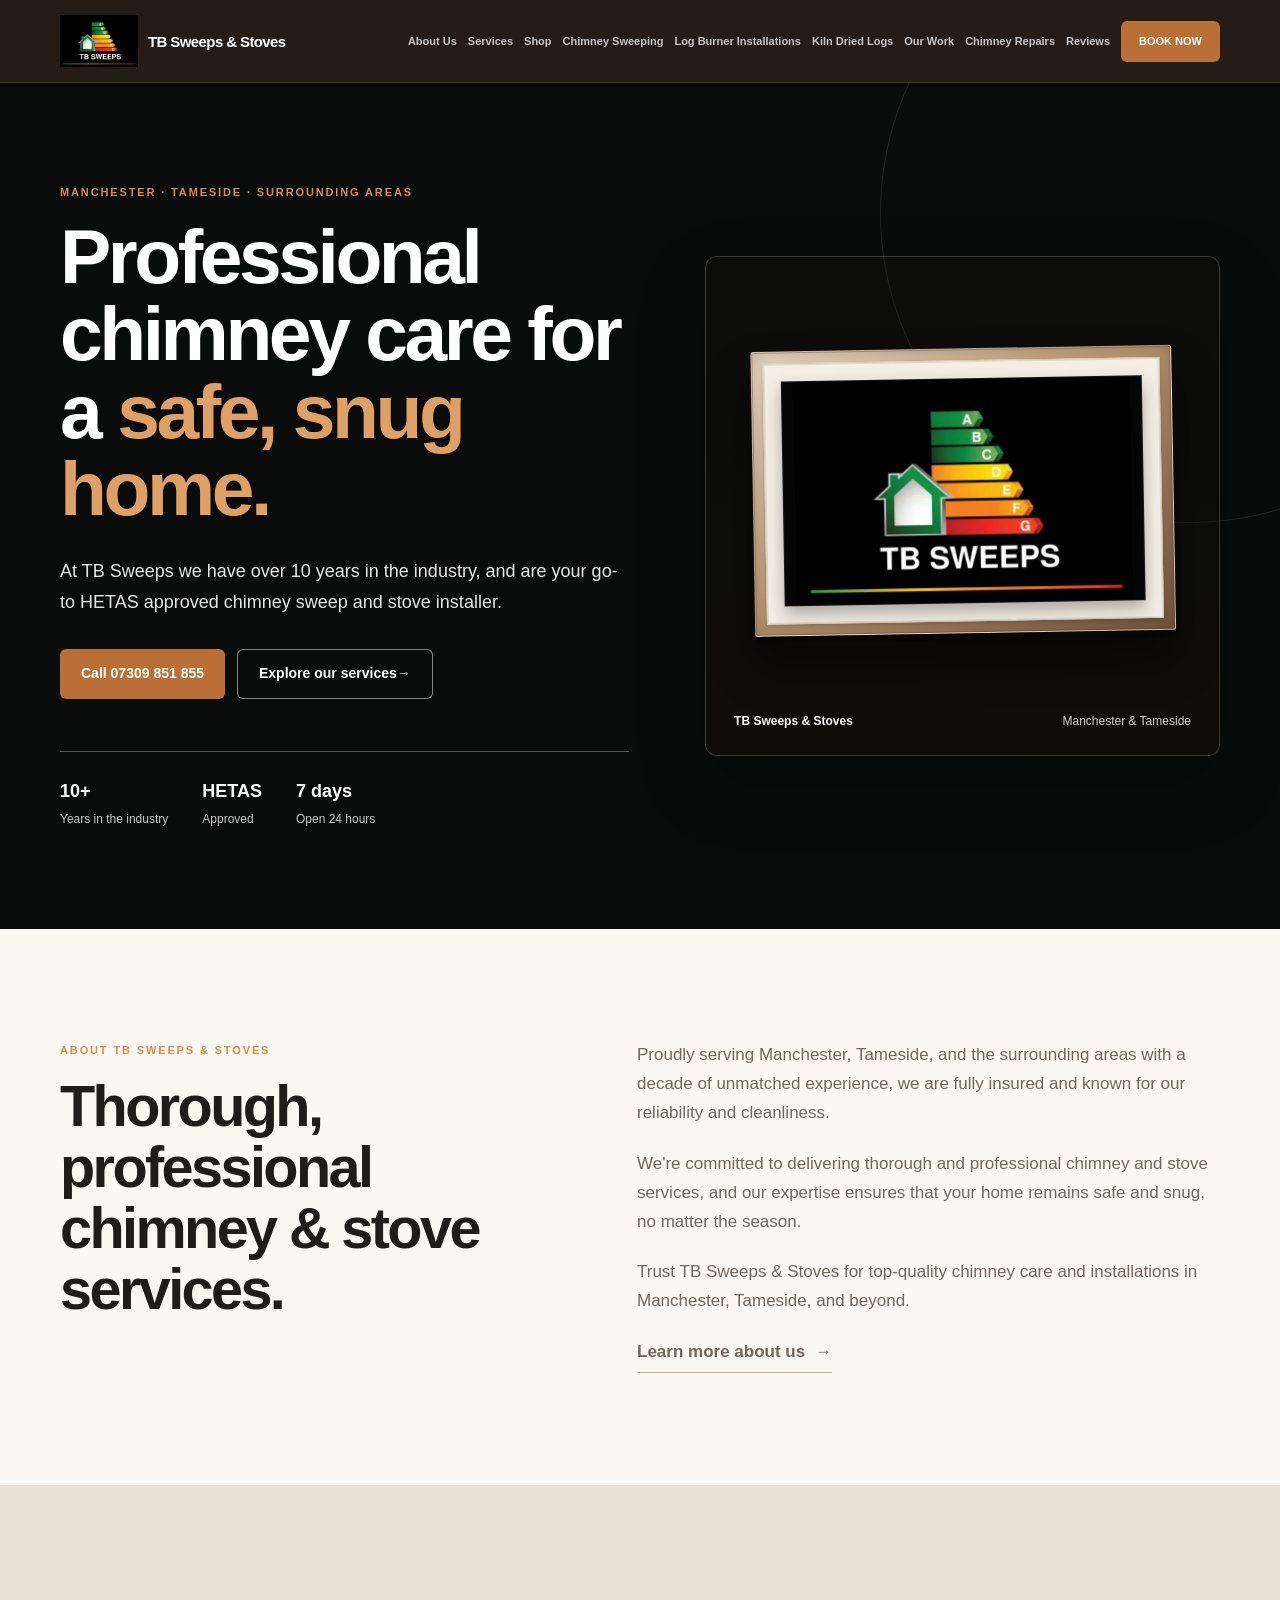
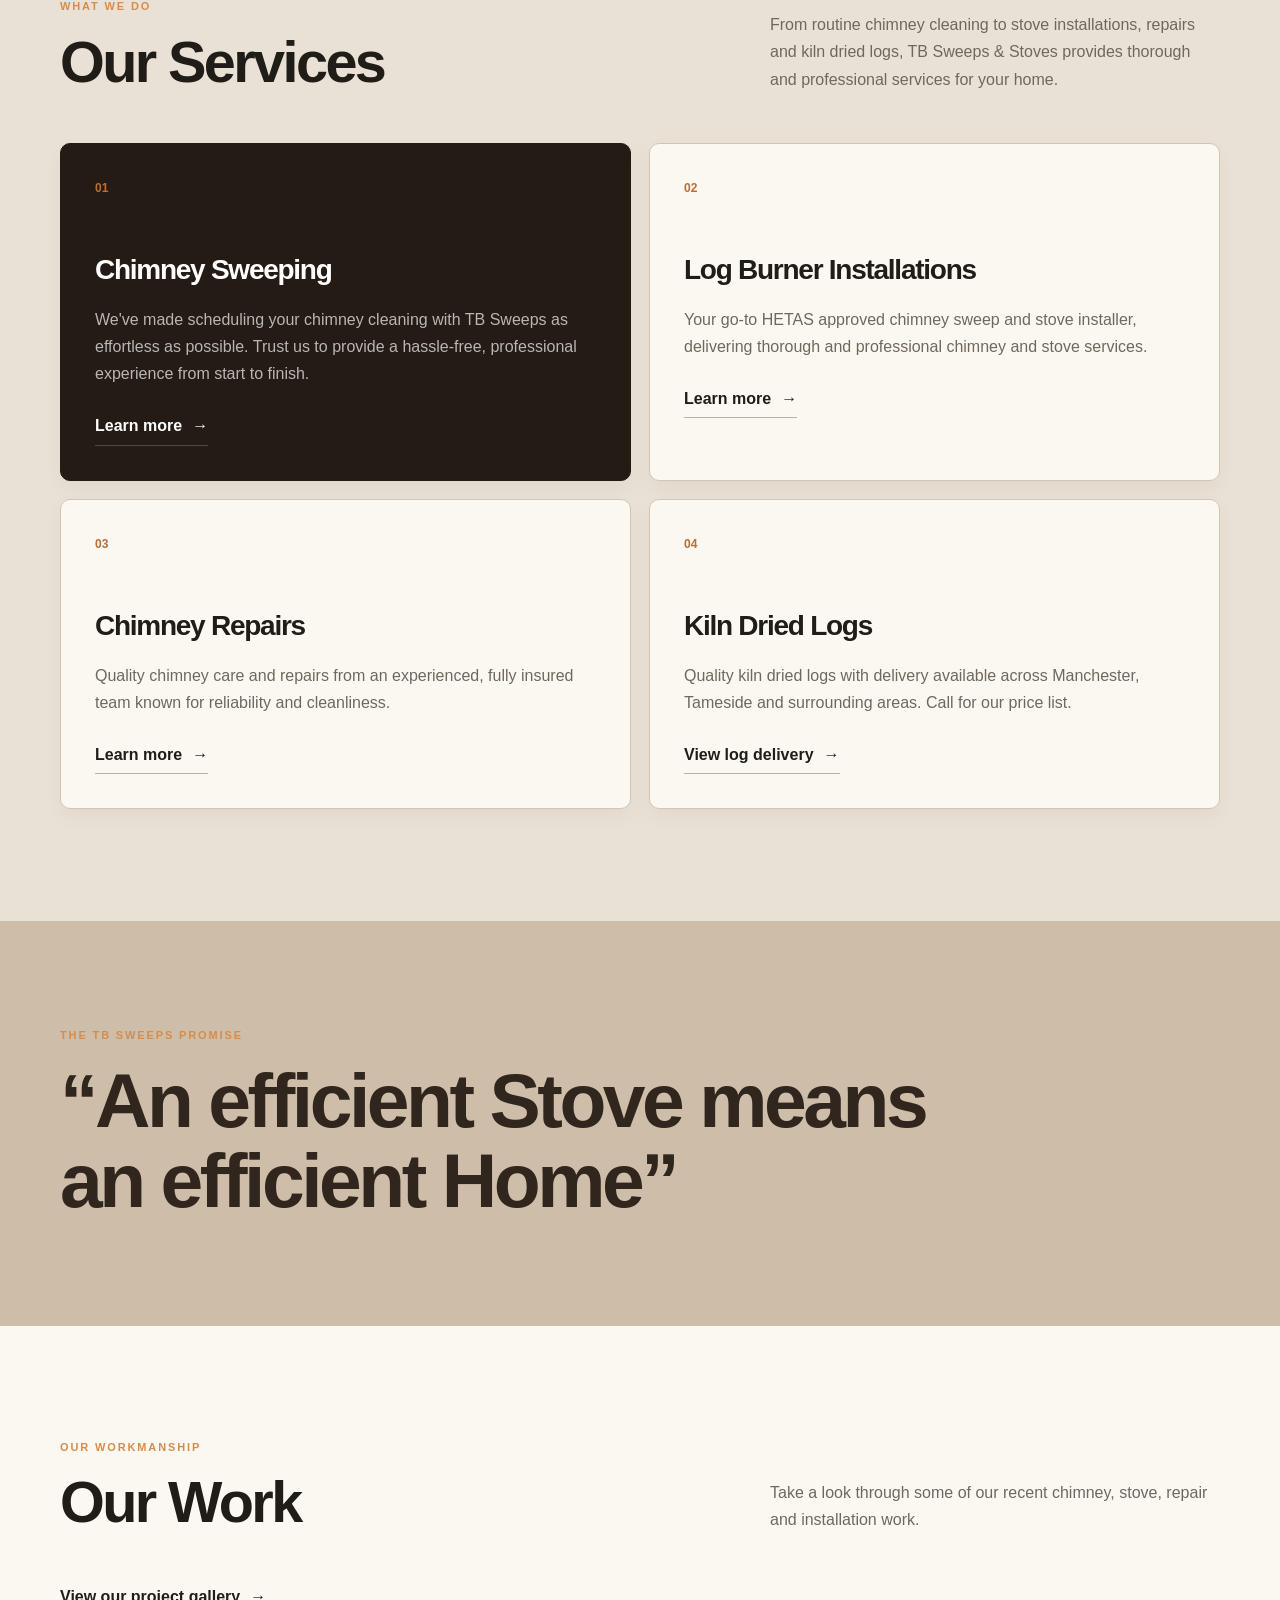
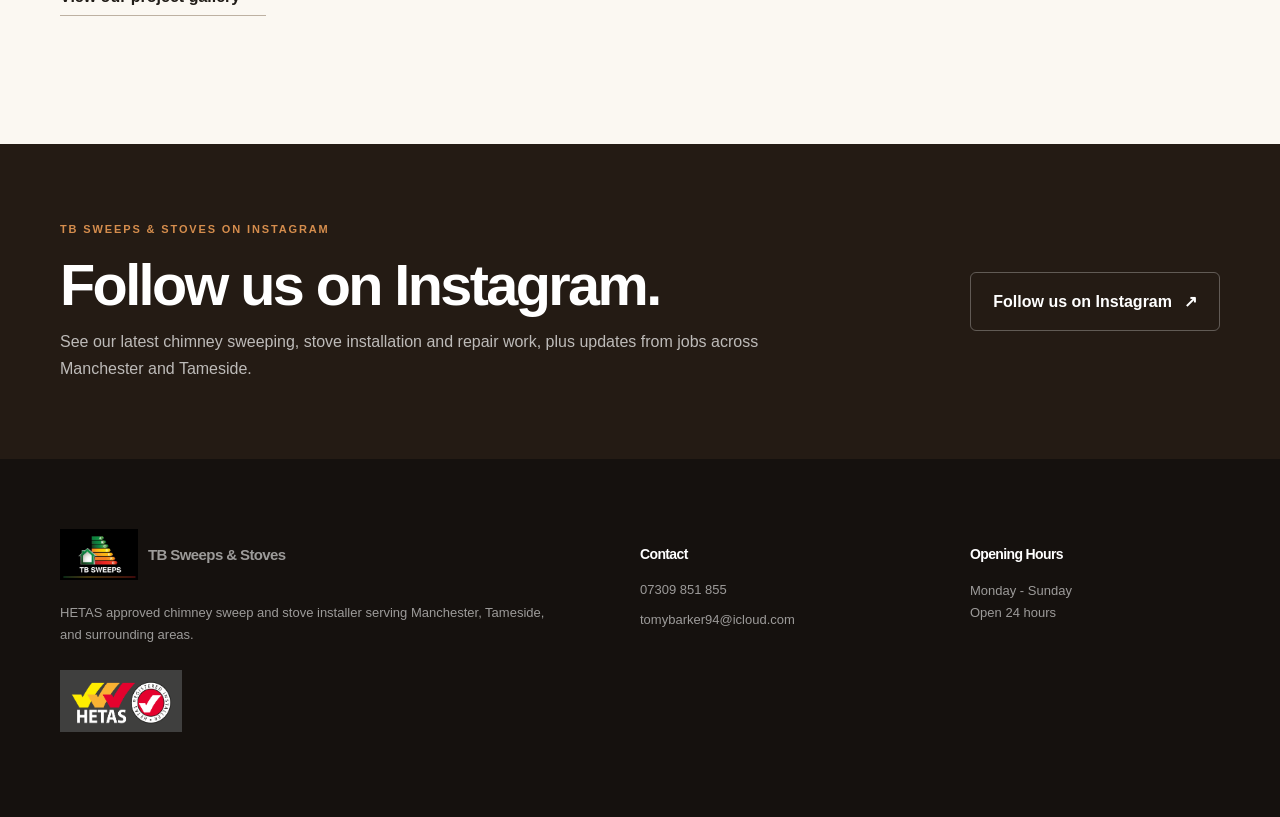
==== commit 6bf75e61: "Add Google Ads tracking to index.html" ====
--- a/index.html
+++ b/index.html
@@ -2,6 +2,29 @@
 <html lang="en-GB">
 
 <head>
+    <!-- Google Ads tracking - TB Sweeps -->
+    <script async src="https://www.googletagmanager.com/gtag/js?id=AW-18542664058"></script>
+    <script>
+      window.dataLayer = window.dataLayer || [];
+      function gtag(){dataLayer.push(arguments);}
+      gtag('js', new Date());
+      gtag('config', 'AW-18542664058');
+      gtag('config', 'AW-18542664058/jCKOCKOOsa4dEPqy6olF', {
+        'phone_conversion_number': '07309 851 855'
+      });
+      document.addEventListener('click', function (e) {
+        var a = e.target.closest('a, button');
+        if (!a) return;
+        var href = (a.getAttribute('href') || '').toLowerCase();
+        var txt = (a.textContent || '').trim().toLowerCase();
+        if (href.indexOf('booknow') > -1 || href.indexOf('book-now') > -1 || txt.indexOf('book now') > -1) {
+          gtag('event', 'conversion', {'send_to': 'AW-18542664058/hnjDCKaOsa4dEPqy6olF'});
+        }
+      }, true);
+      document.addEventListener('submit', function () {
+        gtag('event', 'conversion', {'send_to': 'AW-18542664058/hnjDCKaOsa4dEPqy6olF'});
+      }, true);
+    </script>
     <meta charset="utf-8">
     <meta name="viewport" content="width=device-width, initial-scale=1">
     <title>TB Sweeps | HETAS Approved Chimney Sweep & Stove Installer Manchester</title>
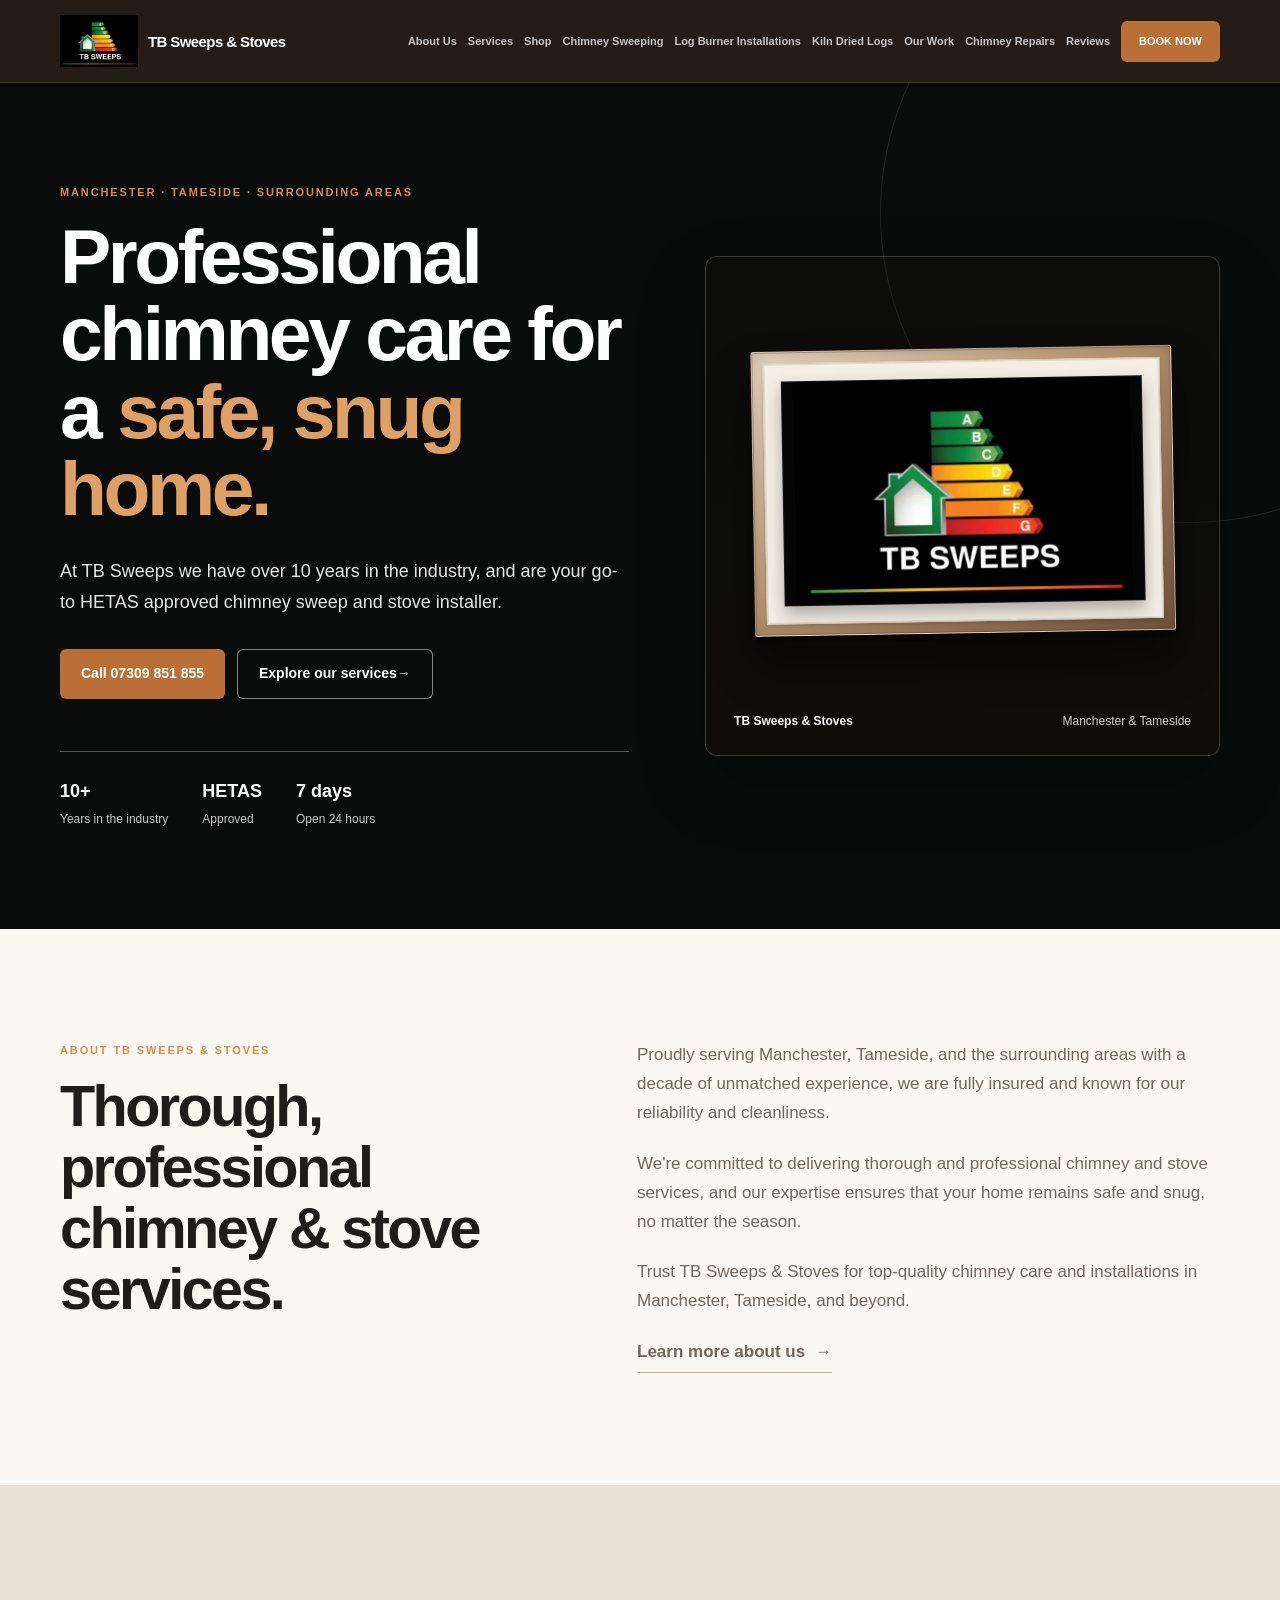
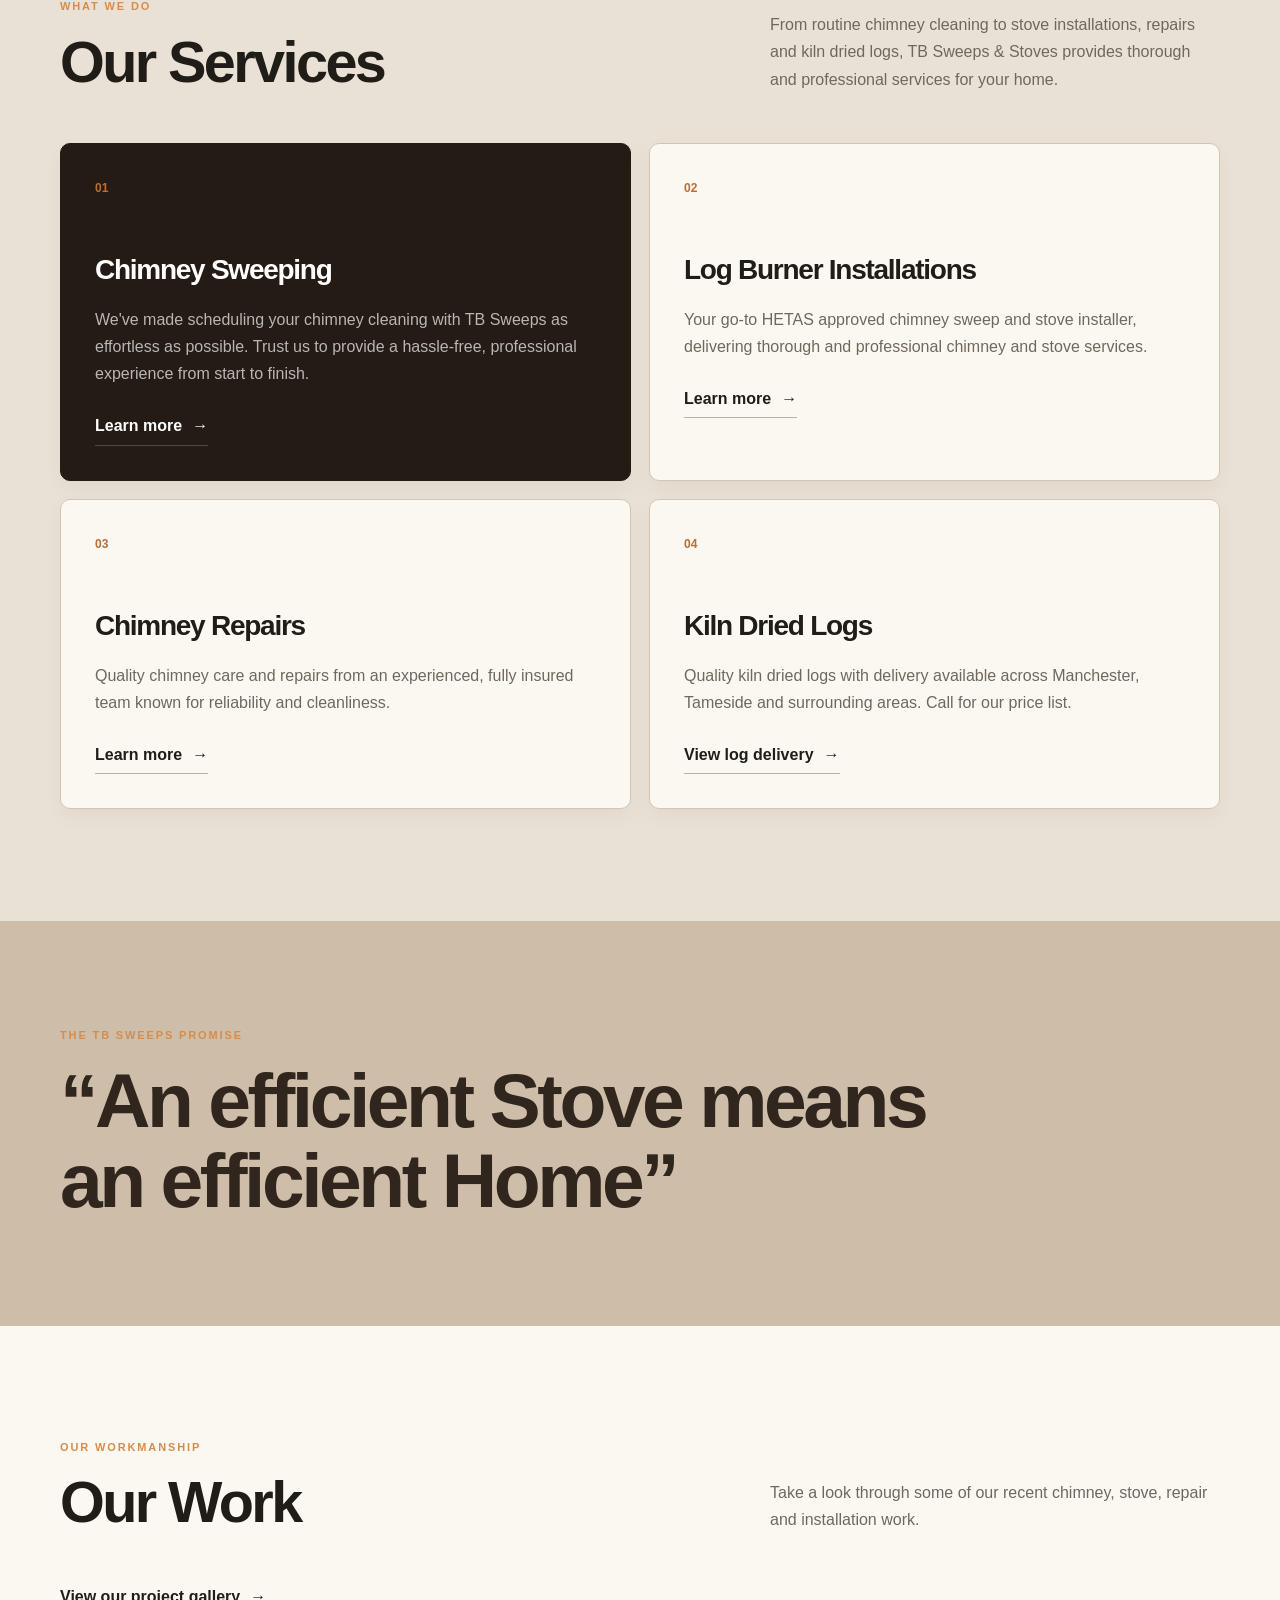
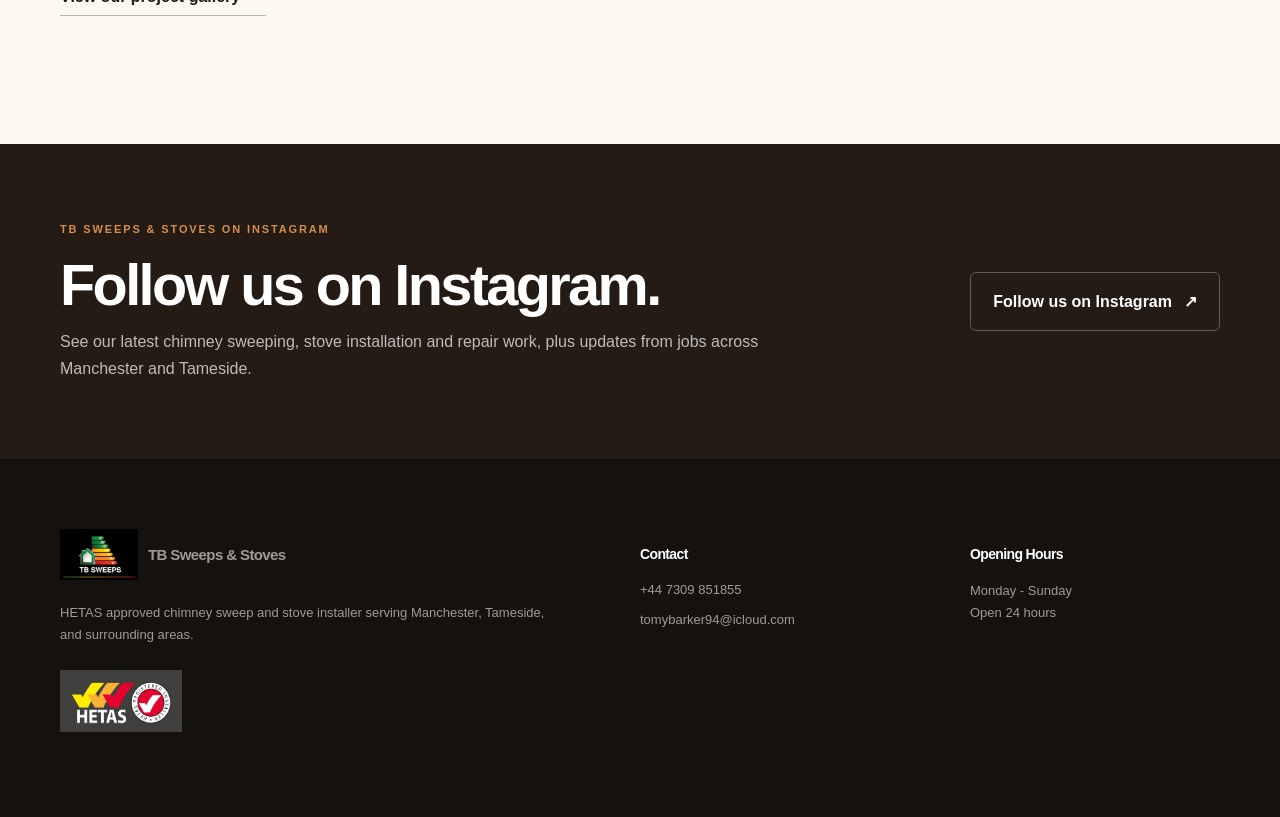
==== commit 39fa586f: "Update displayed contact phone number" ====
--- a/index.html
+++ b/index.html
@@ -10,7 +10,7 @@
       gtag('js', new Date());
       gtag('config', 'AW-18542664058');
       gtag('config', 'AW-18542664058/jCKOCKOOsa4dEPqy6olF', {
-        'phone_conversion_number': '07309 851 855'
+        'phone_conversion_number': '+44 7309 851855'
       });
       document.addEventListener('click', function (e) {
         var a = e.target.closest('a, button');
@@ -32,9 +32,8 @@
         content="TB Sweeps are a HETAS approved chimney sweep and stove installer serving Manchester, Tameside and surrounding areas. Over 10 years' industry experience, fully insured, reliable and clean.">
     <link rel="stylesheet" href="styles.css">
     <link rel="stylesheet" href="hero-background.css">
-    <!-- Google tag (gtag.js) -->
-    <script async src="https://www.googletagmanager.com/gtag/js?id=AW-1843634770"></script>
-    <script>window.dataLayer = window.dataLayer || []; function gtag() { dataLayer.push(arguments); } gtag('js', new Date()); gtag('config', 'AW-1843634770');</script>
+
+
     <style>
         @keyframes tb-logo-float {
 
@@ -272,7 +271,7 @@
                 </p>
             </div>
             <div>
-                <h3>Contact</h3><a href="tel:+447309851855">07309 851 855</a><a
+                <h3>Contact</h3><a href="tel:+447309851855">+44 7309 851855</a><a
                     href="mailto:tomybarker94@icloud.com">tomybarker94@icloud.com</a>
             </div>
             <div>
